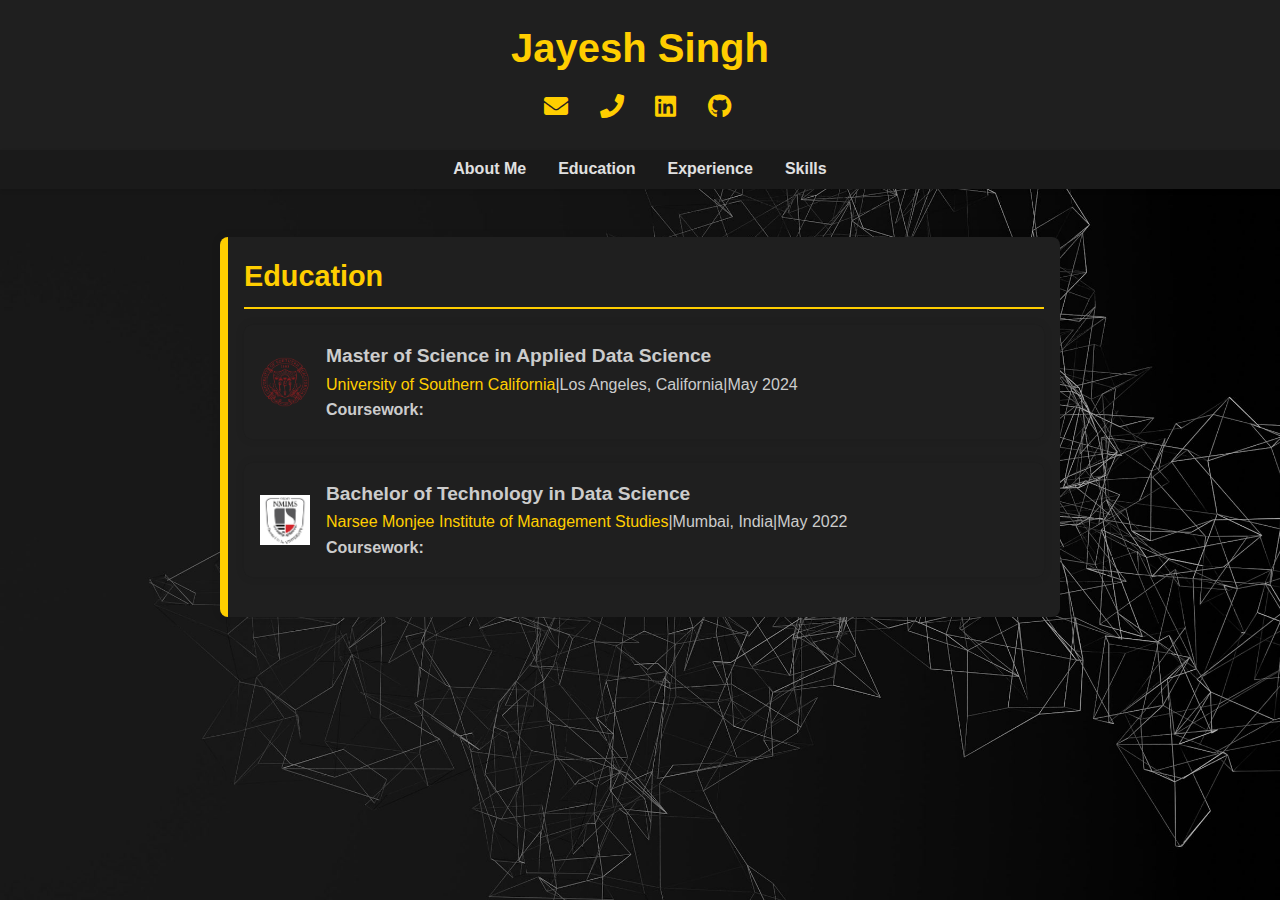
==== education.html @ bf99ea58 "Update education.html" ====
<!DOCTYPE html>
<html lang="en">
<head>
    <meta charset="UTF-8">
    <meta name="viewport" content="width=device-width, initial-scale=1.0">
    <title>Jayesh Singh - Education</title>
    <link rel="stylesheet" href="styles.css">
    <link rel="stylesheet" href="https://cdnjs.cloudflare.com/ajax/libs/font-awesome/5.15.3/css/all.min.css">
</head>
<body>
    <header>
        <h1>Jayesh Singh</h1>
        <p>
            <a href="mailto:jayesh.singh@gmail.com">
                <i class="fas fa-envelope"></i>
            </a>
            <a href="tel:213-551-6993">
                <i class="fas fa-phone"></i>
            </a>
            <a href="https://www.linkedin.com/in/jayeshsingh27" target="_blank">
                <i class="fab fa-linkedin"></i>
            </a>
            <a href="https://github.com/jayeshsingh27" target="_blank">
                <i class="fab fa-github"></i>
            </a>
        </p>
    </header>


    <nav>
        <ul>
            <li><a href="index.html">About Me</a></li>
            <li><a href="education.html">Education</a></li>
            <li><a href="experience.html">Experience</a></li>
            <li><a href="skills.html">Skills</a></li>
        </ul>
    </nav>


    <main>
        <section>
            <h2>Education</h2>
        
            <div class="education-entry">
                <img src="images/USC_logo.png" alt="USC Logo" class="university-logo">
                <div class="education-details">
                    <h3>Master of Science in Applied Data Science</h3>
                    <p><a href="https://www.usc.edu" target="_blank">University of Southern California</a>|Los Angeles, California|May 2024</p>
                    <p><b>Coursework:</b></p>
                </div>
            </div>
        
            <div class="education-entry">
                <img src="images/NMIMS_logo.jpg" alt="NMIMS Logo" class="university-logo">
                <div class="education-details">
                    <h3>Bachelor of Technology in Data Science</h3>
                    <p><a href="https://www.nmims.edu" target="_blank">Narsee Monjee Institute of Management Studies</a>|Mumbai, India|May 2022</p>
                    <p><b>Coursework:</b></p>
                </div>
            </div>
        </section>
    </main>
</body>
</html>
---- styles.css ----
.about-container {
    display: flex;
    align-items: center;
    margin-top: 1rem;
}

.profile-pic {
    border-radius: 50%;
    width: 150px; /* Adjust this size as needed */
    height: 150px;
    margin-right: 20px; /* Space between image and text */
    object-fit: cover; /* Ensures the image is fully contained in the circle */
}

#about-me p {
    flex: 1; /* Makes sure the text takes up the remaining space */
    line-height: 1.6; /* Spacing for the text */
}

.education-entry {
    display: flex;
    align-items: center; /* Align items vertically centered */
    margin-bottom: 1.5rem; /* Space between education entries */
    background: #1f1f1f; /* Background color for the box */
    border-radius: 8px; /* Rounded corners */
    padding: 1rem; /* Padding inside the box */
    box-shadow: 0 0 10px rgba(0, 0, 0, 0.1); /* Shadow for depth */
}

.university-logo {
    width: 50px; /* Adjust the size of the logo */
    height: auto; /* Maintain aspect ratio */
    margin-right: 1rem; /* Space between logo and text */
}

.education-details h3 {
    margin: 0; /* Remove margin for degree name */
    font-size: 1.2rem; /* Degree name size */
}

.education-details p {
    margin: 0; /* Remove margin for university name */
    color: #cccccc; /* University name color */
}

/* Reset some default styles */
body, h1, h2, h3, p, ul {
    margin: 0;
    padding: 0;
    list-style: none;
    box-sizing: border-box;
}

/* Body styling */
body {
    font-family: 'Segoe UI', Tahoma, Geneva, Verdana, sans-serif;
    line-height: 1.6;
    margin: 0;
    padding: 0;
    background-color: #121212;
    background-image: url('images/background.jpeg');
    background-size: cover;
    background-attachment: fixed;
    color: #e0e0e0;
}


/* Header styling */
header {
    background: #1f1f1f;
    color: #ffce00;
    padding: 1rem 0;
    text-align: center;
    box-shadow: 0 4px 6px rgba(0, 0, 0, 0.1);
}

header h1 {
    margin: 0;
    font-size: 2.5rem;
    font-weight: bold;
}

header p {
    margin: 0.5rem 0;
    font-size: 1.2rem;
}

header a {
    color: #ffce00;
    text-decoration: none;
    font-weight: bold;
}

header a:hover {
    color: #e0e0e0;
    text-decoration: none;
}

header p a {
    color: #ffce00;
    margin: 0 10px;
    font-size: 1.5rem;
    text-decoration: none;
}

header i {
    margin-right: 0.5rem;
}

/* Navigation bar styling */
nav {
    background: #1a1a1a;
    padding: 0.5rem 0;
    text-align: center;
    box-shadow: 0 2px 4px rgba(0, 0, 0, 0.1);
}

nav ul {
    margin: 0;
    padding: 0;
    display: flex;
    justify-content: center;
}

nav ul li {
    list-style: none;
    margin: 0 1rem;
}

nav ul li a {
    color: #e0e0e0;
    text-decoration: none;
    font-weight: bold;
}

nav ul li a:hover {
    text-decoration: underline;
}

/* Section styling */
main {
    padding: 2rem 1rem;
}

section {
    margin: 1rem auto;
    max-width: 800px;
    background: #1f1f1f;
    border-radius: 8px;
    box-shadow: 0 0 10px rgba(0, 0, 0, 0.1);
    border-left: 8px solid #ffce00;
    padding: 1rem;
}

section h2 {
    border-bottom: 2px solid #ffce00;
    padding-bottom: 0.5rem;
    margin-bottom: 1rem;
    font-size: 1.8rem;
    color: #ffce00;
}

section h3 {
    margin-top: 1rem;
    font-size: 1.4rem;
    color: #cccccc;
}

ul {
    padding-left: 20px;
}

ul li {
    margin-bottom: 0.5rem;
    line-height: 1.4;
    color: #cccccc;
}

a {
    color: #ffce00;
    text-decoration: none;
}

a:hover {
    text-decoration: underline;
}

a i {
    margin-right: 0.3rem;
}

/* Responsive design */
@media (max-width: 768px) {
    header h1 {
        font-size: 2rem;
    }

    nav ul {
        flex-direction: column;
    }

    nav ul li {
        margin: 0.5rem 0;
    }

    section {
        padding: 1rem;
    }

    section h2 {
        font-size: 1.5rem;
    }

    section h3 {
        font-size: 1.2rem;
    }
}
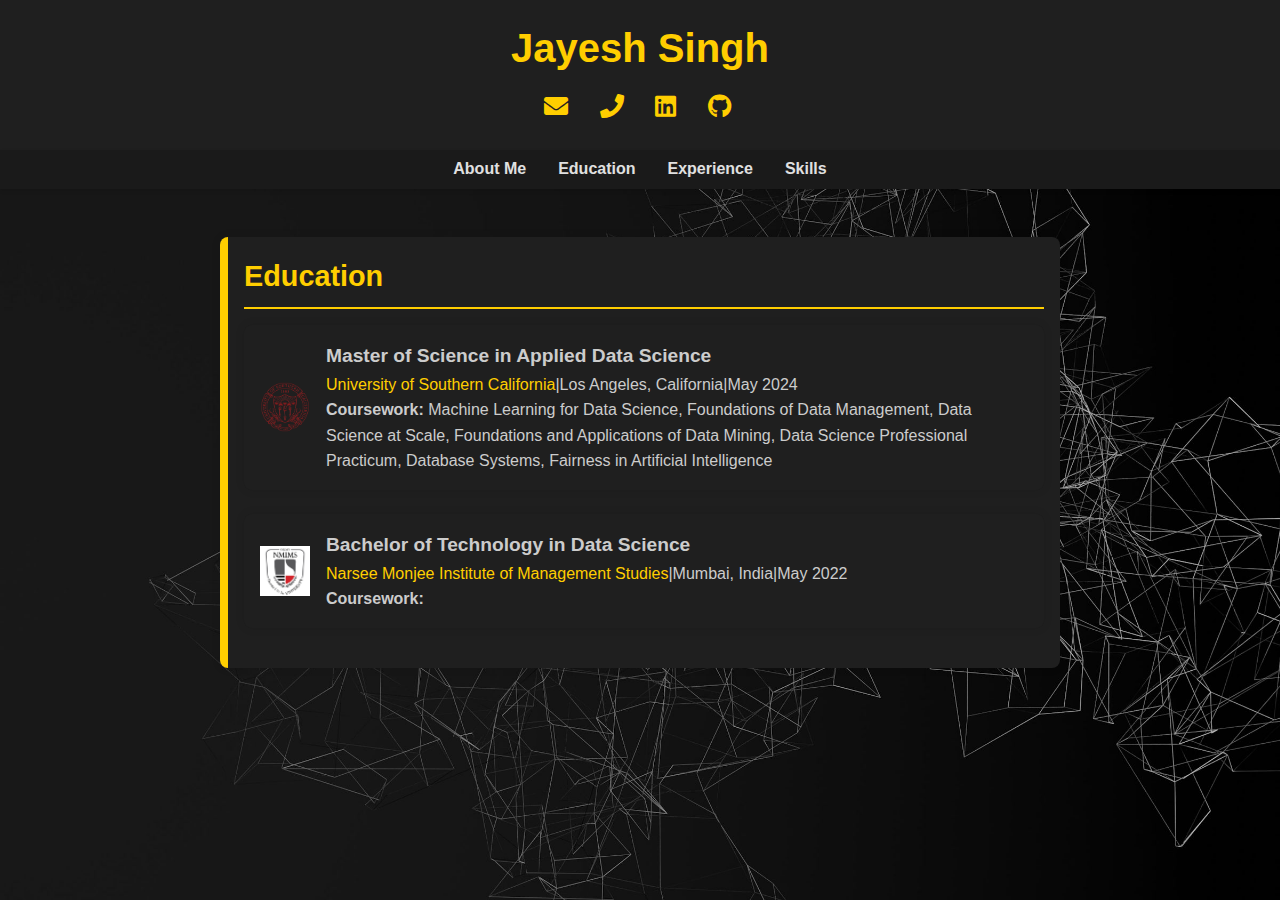
==== commit afda2d63: "Update education.html" ====
--- a/education.html
+++ b/education.html
@@ -46,7 +46,7 @@
                 <div class="education-details">
                     <h3>Master of Science in Applied Data Science</h3>
                     <p><a href="https://www.usc.edu" target="_blank">University of Southern California</a>|Los Angeles, California|May 2024</p>
-                    <p><b>Coursework:</b></p>
+                    <p><b>Coursework:</b> Machine Learning for Data Science, Foundations of Data Management, Data Science at Scale, Foundations and Applications of Data Mining, Data Science Professional Practicum, Database Systems, Fairness in Artificial Intelligence</p>
                 </div>
             </div>
         
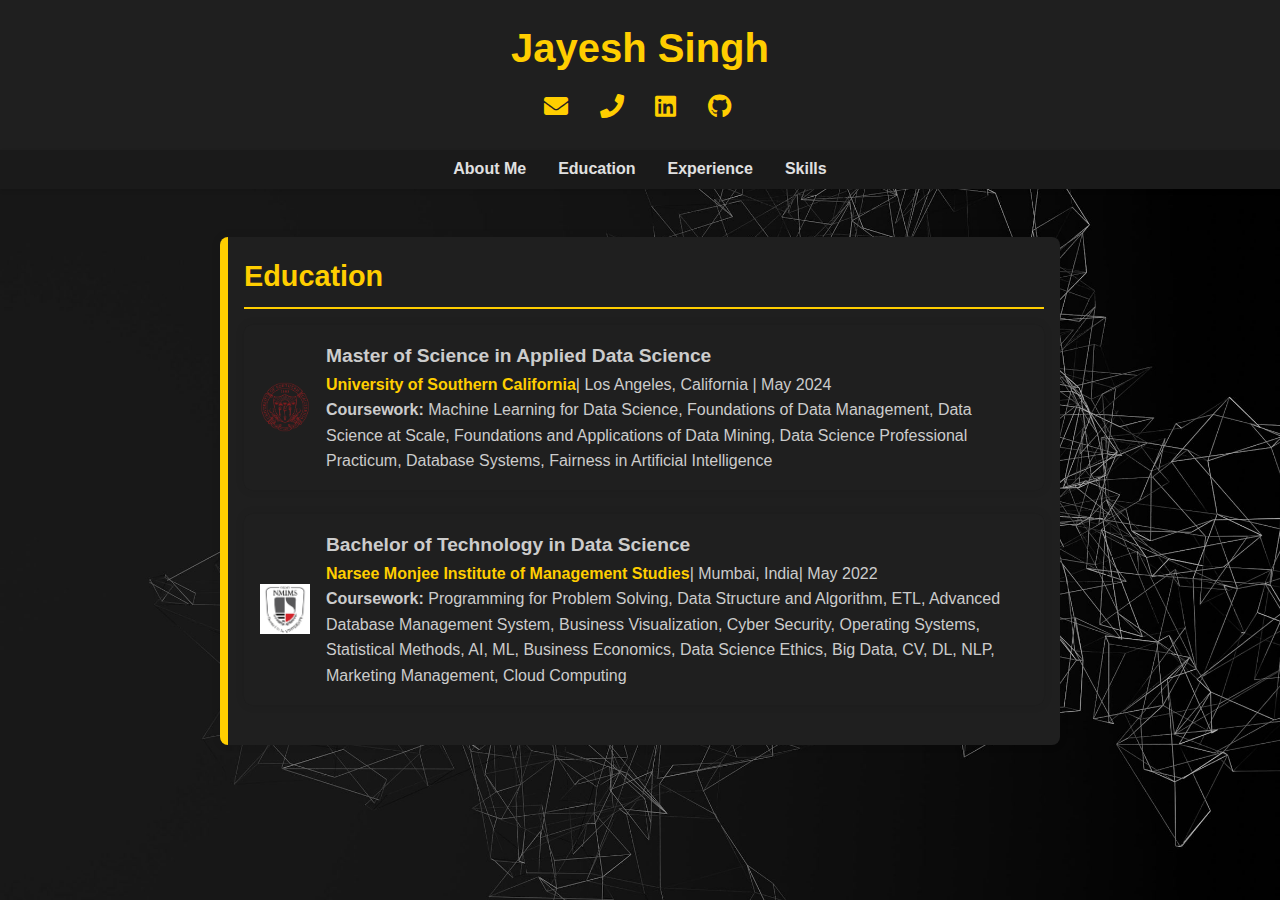
==== commit 7174f035: "Update education.html" ====
--- a/education.html
+++ b/education.html
@@ -45,7 +45,7 @@
                 <img src="images/USC_logo.png" alt="USC Logo" class="university-logo">
                 <div class="education-details">
                     <h3>Master of Science in Applied Data Science</h3>
-                    <p><a href="https://www.usc.edu" target="_blank">University of Southern California</a>|Los Angeles, California|May 2024</p>
+                    <p><a href="https://www.usc.edu" target="_blank"><b>University of Southern California</b></a>| Los Angeles, California | May 2024</p>
                     <p><b>Coursework:</b> Machine Learning for Data Science, Foundations of Data Management, Data Science at Scale, Foundations and Applications of Data Mining, Data Science Professional Practicum, Database Systems, Fairness in Artificial Intelligence</p>
                 </div>
             </div>
@@ -54,8 +54,8 @@
                 <img src="images/NMIMS_logo.jpg" alt="NMIMS Logo" class="university-logo">
                 <div class="education-details">
                     <h3>Bachelor of Technology in Data Science</h3>
-                    <p><a href="https://www.nmims.edu" target="_blank">Narsee Monjee Institute of Management Studies</a>|Mumbai, India|May 2022</p>
-                    <p><b>Coursework:</b></p>
+                    <p><a href="https://www.nmims.edu" target="_blank"><b>Narsee Monjee Institute of Management Studies</b></a>| Mumbai, India| May 2022</p>
+                    <p><b>Coursework:</b> Programming for Problem Solving, Data Structure and Algorithm, ETL, Advanced Database Management System, Business Visualization, Cyber Security, Operating Systems, Statistical Methods, AI, ML, Business Economics, Data Science Ethics, Big Data, CV, DL, NLP, Marketing Management, Cloud Computing</p>
                 </div>
             </div>
         </section>
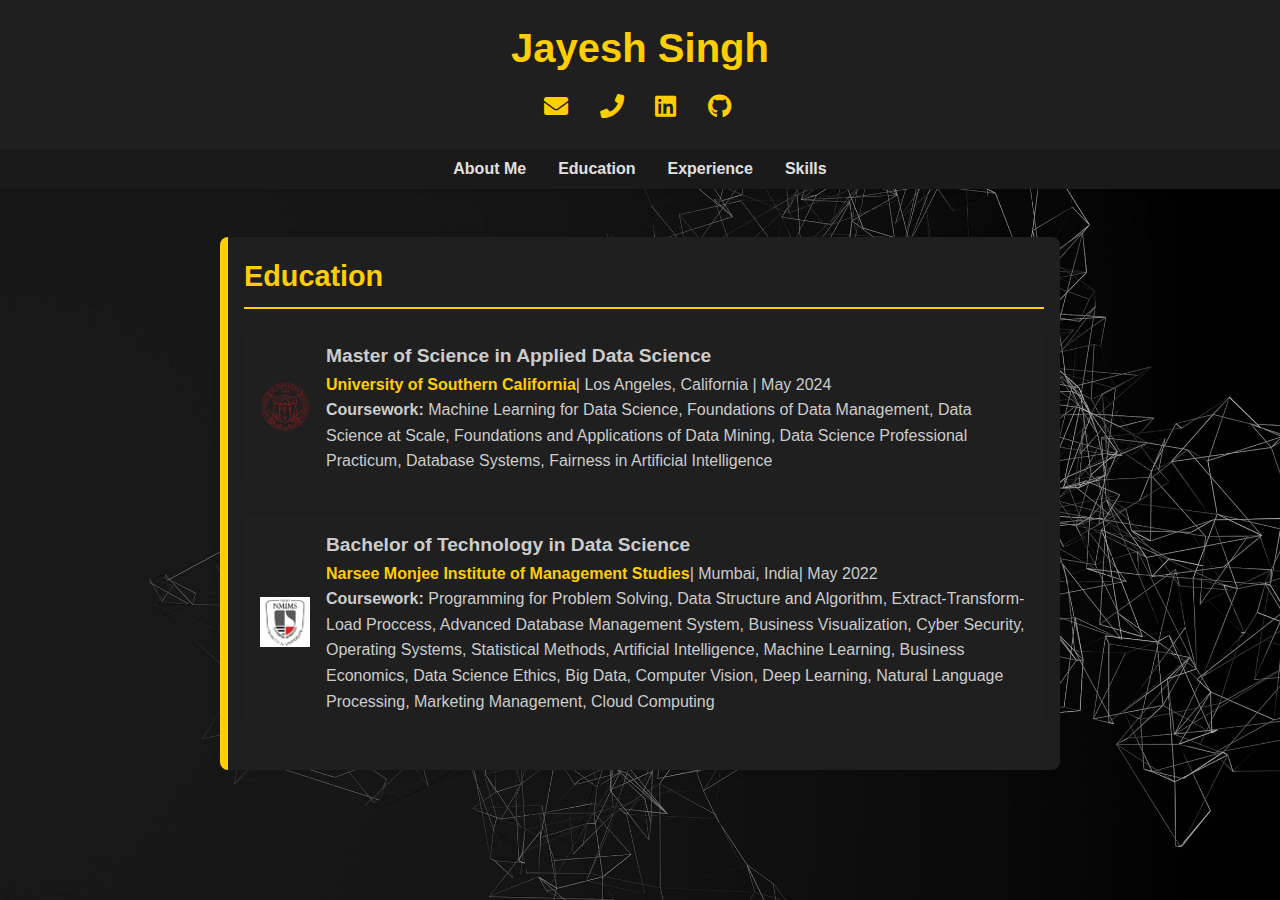
==== commit c0a5c84c: "Update education.html" ====
--- a/education.html
+++ b/education.html
@@ -45,7 +45,7 @@
                 <img src="images/USC_logo.png" alt="USC Logo" class="university-logo">
                 <div class="education-details">
                     <h3>Master of Science in Applied Data Science</h3>
-                    <p><a href="https://www.usc.edu" target="_blank"><b>University of Southern California</b></a>| Los Angeles, California | May 2024</p>
+                    <p><a href="https://www.usc.edu" target="_blank"><b>University of Southern California</b></a>| Los Angeles, California | May 2024</p><p></p>
                     <p><b>Coursework:</b> Machine Learning for Data Science, Foundations of Data Management, Data Science at Scale, Foundations and Applications of Data Mining, Data Science Professional Practicum, Database Systems, Fairness in Artificial Intelligence</p>
                 </div>
             </div>
@@ -54,8 +54,8 @@
                 <img src="images/NMIMS_logo.jpg" alt="NMIMS Logo" class="university-logo">
                 <div class="education-details">
                     <h3>Bachelor of Technology in Data Science</h3>
-                    <p><a href="https://www.nmims.edu" target="_blank"><b>Narsee Monjee Institute of Management Studies</b></a>| Mumbai, India| May 2022</p>
-                    <p><b>Coursework:</b> Programming for Problem Solving, Data Structure and Algorithm, ETL, Advanced Database Management System, Business Visualization, Cyber Security, Operating Systems, Statistical Methods, AI, ML, Business Economics, Data Science Ethics, Big Data, CV, DL, NLP, Marketing Management, Cloud Computing</p>
+                    <p><a href="https://www.nmims.edu" target="_blank"><b>Narsee Monjee Institute of Management Studies</b></a>| Mumbai, India| May 2022</p><p></p>
+                    <p><b>Coursework:</b> Programming for Problem Solving, Data Structure and Algorithm, Extract-Transform-Load Proccess, Advanced Database Management System, Business Visualization, Cyber Security, Operating Systems, Statistical Methods, Artificial Intelligence, Machine Learning, Business Economics, Data Science Ethics, Big Data, Computer Vision, Deep Learning, Natural Language Processing, Marketing Management, Cloud Computing</p>
                 </div>
             </div>
         </section>
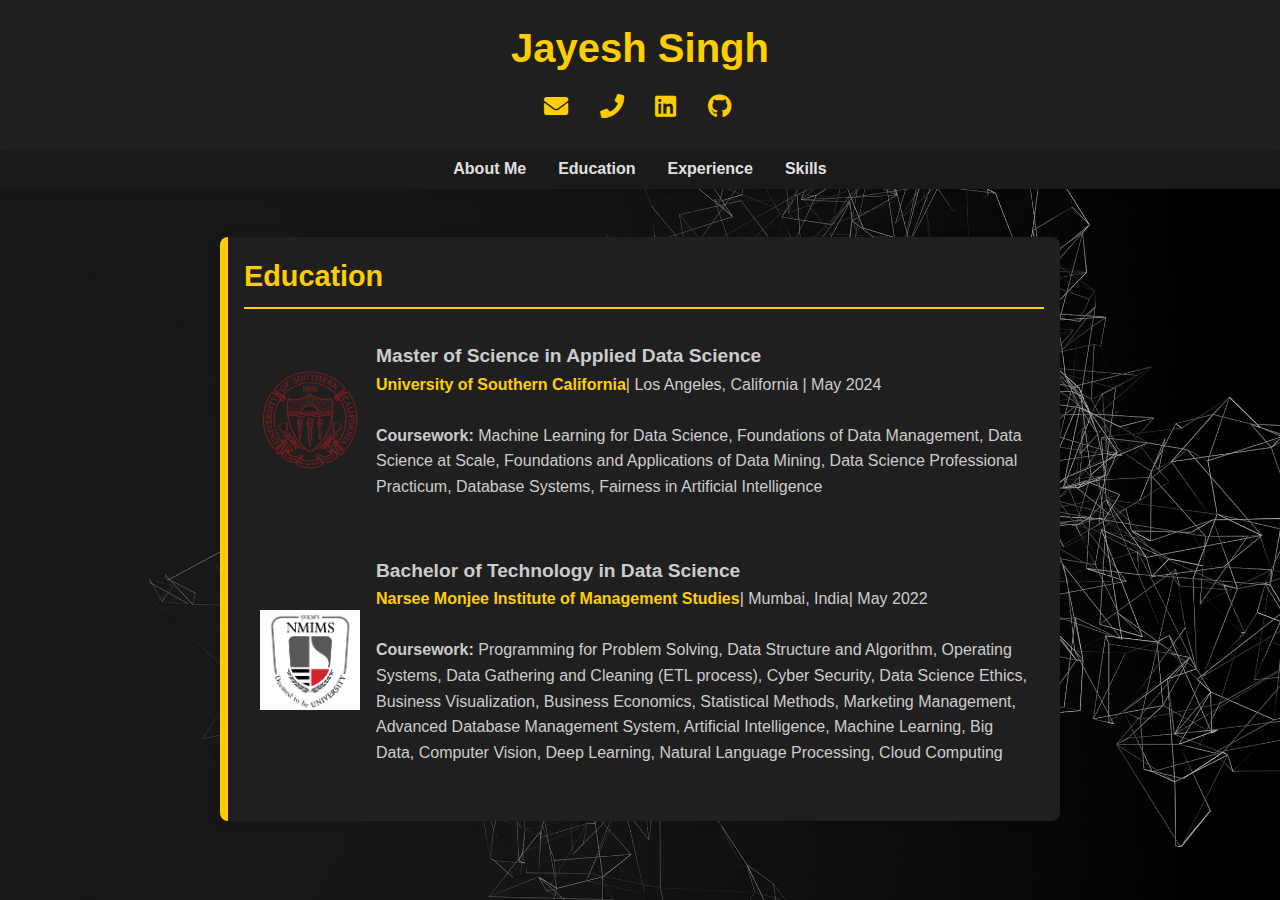
==== commit 7d12454f: "Update education.html" ====
--- a/education.html
+++ b/education.html
@@ -45,7 +45,7 @@
                 <img src="images/USC_logo.png" alt="USC Logo" class="university-logo">
                 <div class="education-details">
                     <h3>Master of Science in Applied Data Science</h3>
-                    <p><a href="https://www.usc.edu" target="_blank"><b>University of Southern California</b></a>| Los Angeles, California | May 2024</p><p></p>
+                    <p><a href="https://www.usc.edu" target="_blank"><b>University of Southern California</b></a>| Los Angeles, California | May 2024</p><br>
                     <p><b>Coursework:</b> Machine Learning for Data Science, Foundations of Data Management, Data Science at Scale, Foundations and Applications of Data Mining, Data Science Professional Practicum, Database Systems, Fairness in Artificial Intelligence</p>
                 </div>
             </div>
@@ -54,8 +54,8 @@
                 <img src="images/NMIMS_logo.jpg" alt="NMIMS Logo" class="university-logo">
                 <div class="education-details">
                     <h3>Bachelor of Technology in Data Science</h3>
-                    <p><a href="https://www.nmims.edu" target="_blank"><b>Narsee Monjee Institute of Management Studies</b></a>| Mumbai, India| May 2022</p><p></p>
-                    <p><b>Coursework:</b> Programming for Problem Solving, Data Structure and Algorithm, Extract-Transform-Load Proccess, Advanced Database Management System, Business Visualization, Cyber Security, Operating Systems, Statistical Methods, Artificial Intelligence, Machine Learning, Business Economics, Data Science Ethics, Big Data, Computer Vision, Deep Learning, Natural Language Processing, Marketing Management, Cloud Computing</p>
+                    <p><a href="https://www.nmims.edu" target="_blank"><b>Narsee Monjee Institute of Management Studies</b></a>| Mumbai, India| May 2022</p><br>
+                    <p><b>Coursework:</b> Programming for Problem Solving, Data Structure and Algorithm, Operating Systems, Data Gathering and Cleaning (ETL process), Cyber Security, Data Science Ethics, Business Visualization, Business Economics, Statistical Methods, Marketing Management, Advanced Database Management System, Artificial Intelligence, Machine Learning, Big Data, Computer Vision, Deep Learning, Natural Language Processing, Cloud Computing</p>
                 </div>
             </div>
         </section>
--- a/styles.css
+++ b/styles.css
@@ -28,7 +28,7 @@
 }
 
 .university-logo {
-    width: 50px; /* Adjust the size of the logo */
+    width: 100px; /* Adjust the size of the logo */
     height: auto; /* Maintain aspect ratio */
     margin-right: 1rem; /* Space between logo and text */
 }
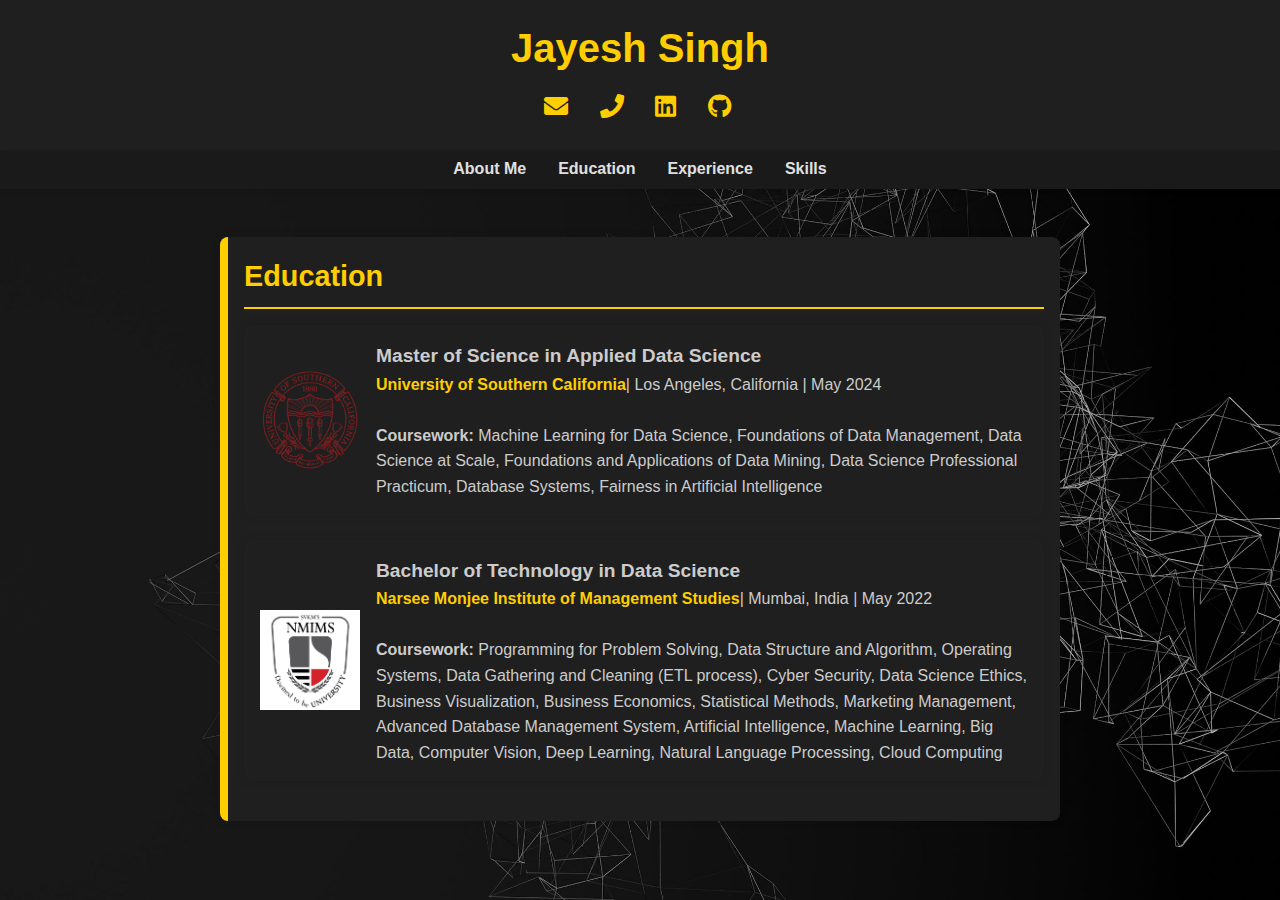
==== commit c1b13ac6: "Update education.html" ====
--- a/education.html
+++ b/education.html
@@ -54,7 +54,7 @@
                 <img src="images/NMIMS_logo.jpg" alt="NMIMS Logo" class="university-logo">
                 <div class="education-details">
                     <h3>Bachelor of Technology in Data Science</h3>
-                    <p><a href="https://www.nmims.edu" target="_blank"><b>Narsee Monjee Institute of Management Studies</b></a>| Mumbai, India| May 2022</p><br>
+                    <p><a href="https://www.nmims.edu" target="_blank"><b>Narsee Monjee Institute of Management Studies</b></a>| Mumbai, India | May 2022</p><br>
                     <p><b>Coursework:</b> Programming for Problem Solving, Data Structure and Algorithm, Operating Systems, Data Gathering and Cleaning (ETL process), Cyber Security, Data Science Ethics, Business Visualization, Business Economics, Statistical Methods, Marketing Management, Advanced Database Management System, Artificial Intelligence, Machine Learning, Big Data, Computer Vision, Deep Learning, Natural Language Processing, Cloud Computing</p>
                 </div>
             </div>
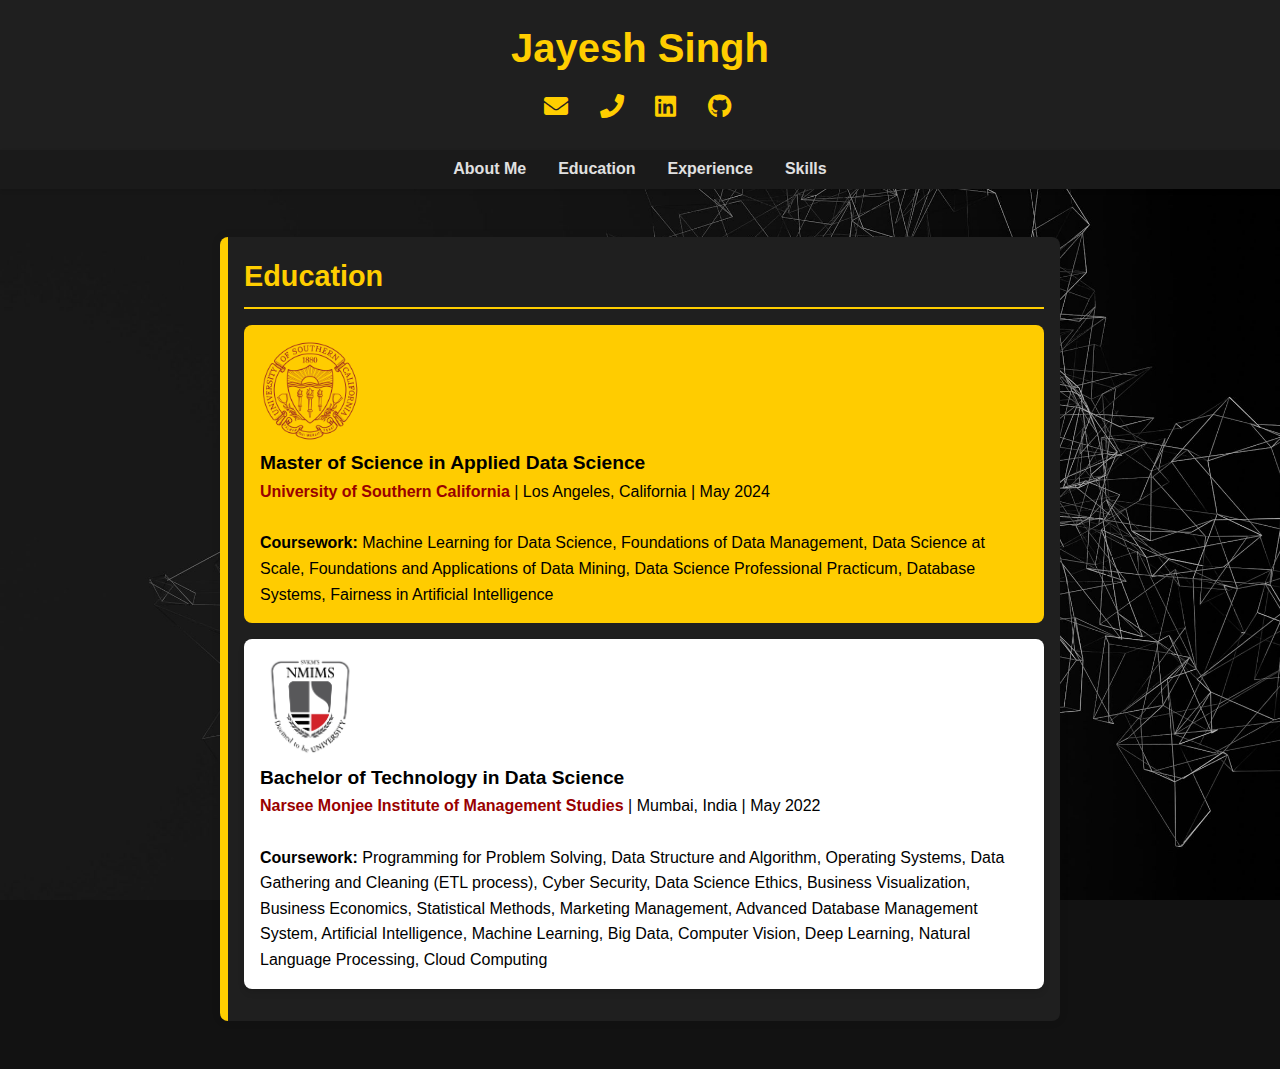
==== commit 6f97a1d0: "Update education.html" ====
--- a/education.html
+++ b/education.html
@@ -41,21 +41,21 @@
         <section>
             <h2>Education</h2>
         
-            <div class="education-entry">
+            <div class="education-entry usc">
                 <img src="images/USC_logo.png" alt="USC Logo" class="university-logo">
                 <div class="education-details">
                     <h3>Master of Science in Applied Data Science</h3>
-                    <p><a href="https://www.usc.edu" target="_blank"><b>University of Southern California</b></a>| Los Angeles, California | May 2024</p><br>
-                    <p><b>Coursework:</b> Machine Learning for Data Science, Foundations of Data Management, Data Science at Scale, Foundations and Applications of Data Mining, Data Science Professional Practicum, Database Systems, Fairness in Artificial Intelligence</p>
+                    <p><a href="https://www.usc.edu" target="_blank"><b>University of Southern California</b></a> | Los Angeles, California | May 2024</p><br>
+                    <p><strong>Coursework:</strong> Machine Learning for Data Science, Foundations of Data Management, Data Science at Scale, Foundations and Applications of Data Mining, Data Science Professional Practicum, Database Systems, Fairness in Artificial Intelligence</p>
                 </div>
             </div>
         
-            <div class="education-entry">
+            <div class="education-entry nmims">
                 <img src="images/NMIMS_logo.jpg" alt="NMIMS Logo" class="university-logo">
                 <div class="education-details">
                     <h3>Bachelor of Technology in Data Science</h3>
-                    <p><a href="https://www.nmims.edu" target="_blank"><b>Narsee Monjee Institute of Management Studies</b></a>| Mumbai, India | May 2022</p><br>
-                    <p><b>Coursework:</b> Programming for Problem Solving, Data Structure and Algorithm, Operating Systems, Data Gathering and Cleaning (ETL process), Cyber Security, Data Science Ethics, Business Visualization, Business Economics, Statistical Methods, Marketing Management, Advanced Database Management System, Artificial Intelligence, Machine Learning, Big Data, Computer Vision, Deep Learning, Natural Language Processing, Cloud Computing</p>
+                    <p><a href="https://www.nmims.edu" target="_blank"><b>Narsee Monjee Institute of Management Studies</b></a> | Mumbai, India | May 2022</p><br>
+                    <p><strong>Coursework:</strong> Programming for Problem Solving, Data Structure and Algorithm, Operating Systems, Data Gathering and Cleaning (ETL process), Cyber Security, Data Science Ethics, Business Visualization, Business Economics, Statistical Methods, Marketing Management, Advanced Database Management System, Artificial Intelligence, Machine Learning, Big Data, Computer Vision, Deep Learning, Natural Language Processing, Cloud Computing</p>
                 </div>
             </div>
         </section>
--- a/styles.css
+++ b/styles.css
@@ -17,15 +17,47 @@
     line-height: 1.6; /* Spacing for the text */
 }
 
-.education-entry {
-    display: flex;
-    align-items: center; /* Align items vertically centered */
-    margin-bottom: 1.5rem; /* Space between education entries */
-    background: #1f1f1f; /* Background color for the box */
-    border-radius: 8px; /* Rounded corners */
-    padding: 1rem; /* Padding inside the box */
-    box-shadow: 0 0 10px rgba(0, 0, 0, 0.1); /* Shadow for depth */
-}
+/* USC Styling */
+.education-entry.usc {
+    background-color: #FFCC00; /* USC Yellow */
+    padding: 1rem;
+    border-radius: 8px;
+    margin-bottom: 1rem;
+}
+
+.education-entry.usc, .education-entry.usc p, .education-entry.usc h3, .education-entry.usc a {
+    color: #000000 !important; /* Black text */
+}
+
+.education-entry.usc a {
+    color: #990000 !important; /* USC Red for links */
+}
+
+.education-entry.usc a:hover {
+    text-decoration: underline;
+}
+
+/* NMIMS Styling */
+.education-entry.nmims {
+    background-color: #FFFFFF; /* White background */
+    padding: 1rem;
+    border-radius: 8px;
+    margin-bottom: 1rem;
+    box-shadow: 0 4px 6px rgba(0, 0, 0, 0.1); /* Optional shadow to add depth */
+}
+
+.education-entry.nmims, .education-entry.nmims p, .education-entry.nmims h3, .education-entry.nmims a {
+    color: #000000 !important; /* Black text */
+}
+
+.education-entry.nmims a {
+    color: #990000 !important; /* NMIMS Red for links */
+}
+
+.education-entry.nmims a:hover {
+    text-decoration: underline;
+}
+
 
 .university-logo {
     width: 100px; /* Adjust the size of the logo */
